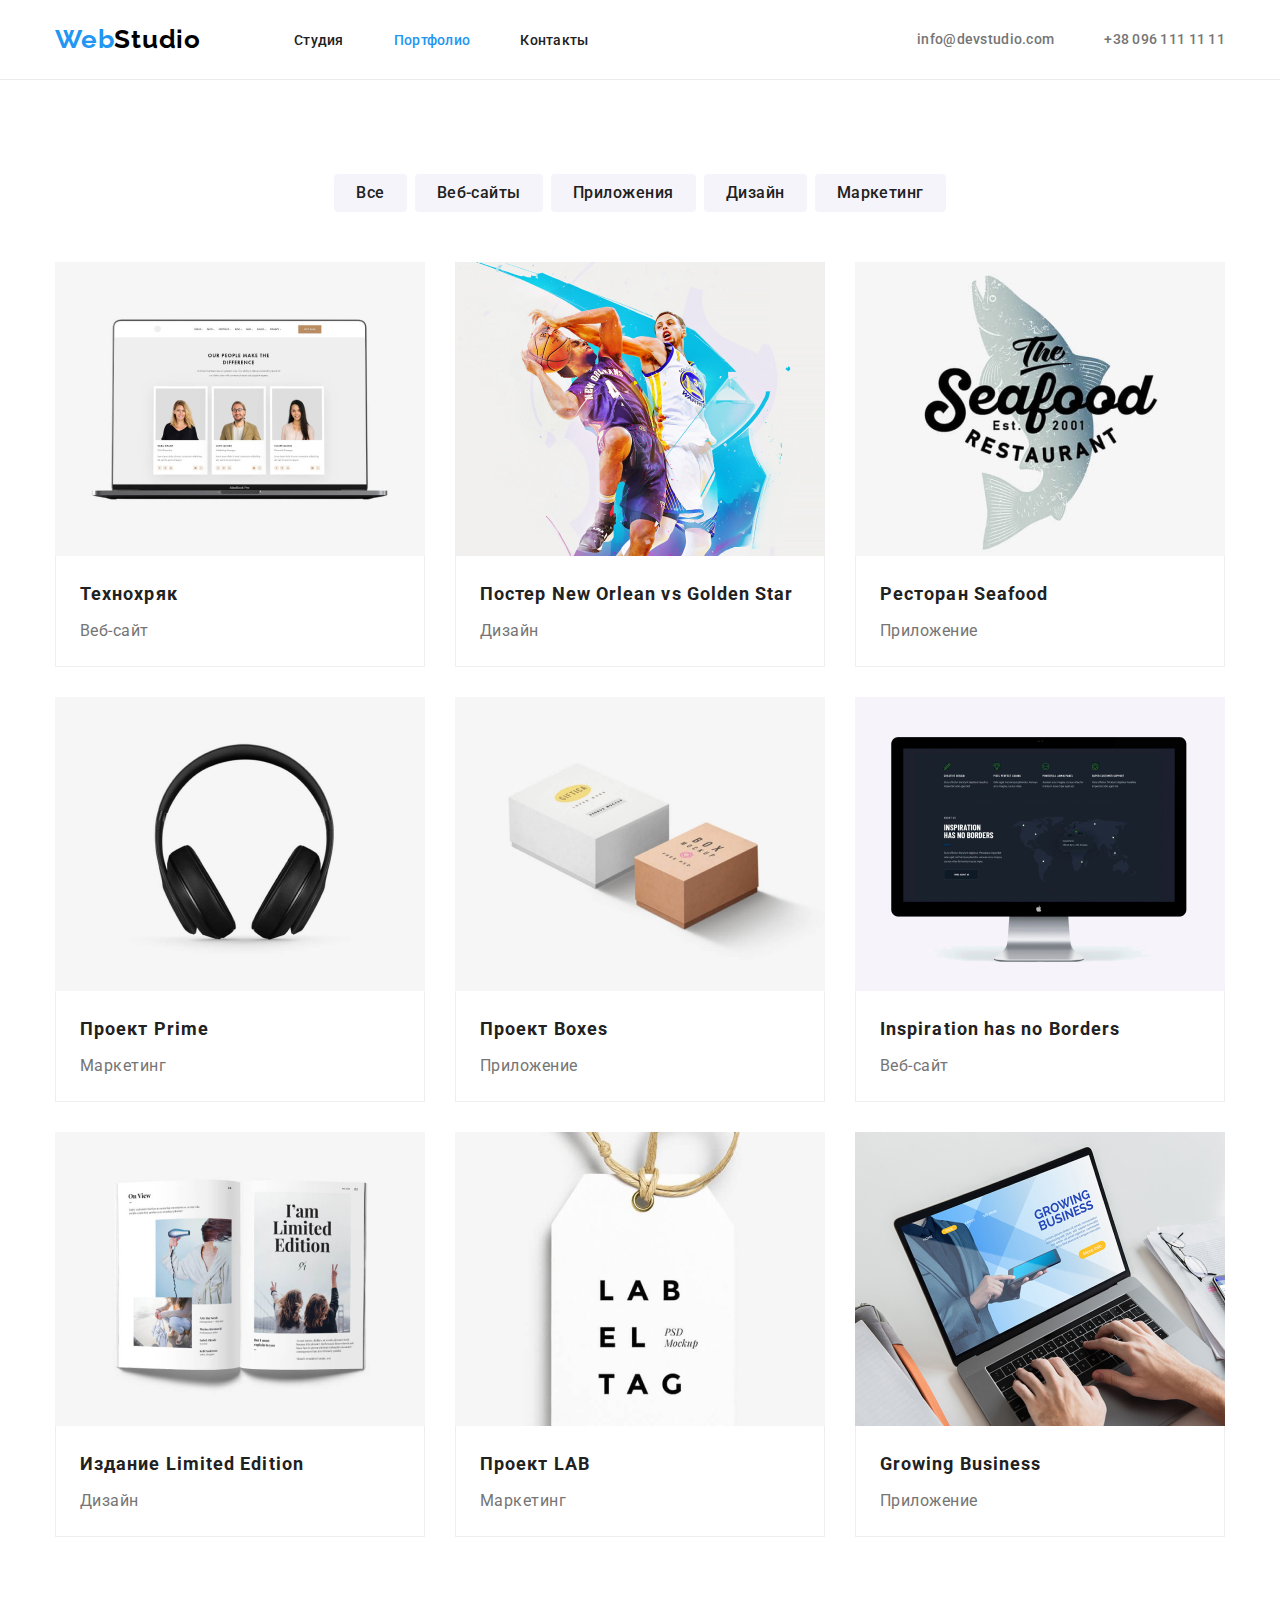
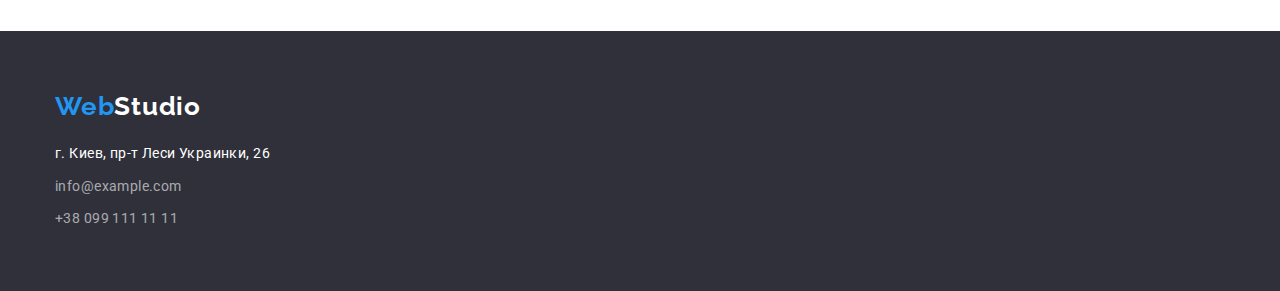
==== portfolio.html @ e34e83f9 "Добавляет hw3 + background hero" ====
<!DOCTYPE html>
<html lang="ru">
  <head>
    <meta charset="UTF-8" />
    <meta http-equiv="X-UA-Compatible" content="IE=edge" />
    <meta name="viewport" content="width=device-width, initial-scale=1.0" />
    <title>Web Studio</title>
    <link rel="stylesheet" href="./css/modern-normalize.css" />
    <link rel="preconnect" href="https://fonts.gstatic.com" />
    <link
      href="https://fonts.googleapis.com/css2?family=Raleway:wght@700&family=Roboto:wght@400;500;700;900&display=swap"
      rel="stylesheet"
    />
    <link rel="stylesheet" href="./css/styles.css" />
  </head>
  <body>
    <header class="header">
      <div class="container">
        <nav class="navigation">
          <a href="./index.html" class="logo"
            ><span class="logo-web">Web</span>Studio</a
          >
          <ul class="site-nav list">
            <li><a href="./index.html" class="link">Студия</a></li>
            <li>
              <a href="./portfolio.html" class="link active">Портфолио</a>
            </li>
            <li><a href="" class="link">Контакты</a></li>
          </ul>
        </nav>
        <ul class="contact-list">
          <li>
            <a href="mailto:info@devstudio.com" class="link"
              >info@devstudio.com</a
            >
          </li>
          <li>
            <a href="tel:+380961111111" class="link">+38 096 111 11 11</a>
          </li>
        </ul>
      </div>
    </header>

    <main>
      <section class="portfolio">
        <div class="container">
          <h1 class="portfolio-title">Портфолио</h1>
          <ul class="portfolio-filters">
            <li><button type="button" class="portfolio-button">Все</button></li>
            <li>
              <button type="button" class="portfolio-button">Веб-сайты</button>
            </li>
            <li>
              <button type="button" class="portfolio-button">Приложения</button>
            </li>
            <li>
              <button type="button" class="portfolio-button">Дизайн</button>
            </li>
            <li>
              <button type="button" class="portfolio-button">Маркетинг</button>
            </li>
          </ul>
          <ul class="card-set">
            <li class="item">
              <a href=""
                ><img
                  src="./images/tehno.jpg"
                  alt="Веб-сайт Технокряк"
                  width="370"
                  height="294"
                />
                <div class="card-content">
                  <h2 class="portfolio-work">Технохряк</h2>
                  <p class="portfolio-type">Веб-сайт</p>
                </div>
              </a>
            </li>
            <li class="item">
              <a href=""
                ><img
                  src="./images/neworlean.jpg"
                  alt="Постер New Orlean vs Golden Star"
                  width="370"
                  height="294"
                />
                <div class="card-content">
                  <h2 class="portfolio-work">
                    Постер New Orlean vs Golden Star
                  </h2>
                  <p class="portfolio-type">Дизайн</p>
                </div>
              </a>
            </li>
            <li class="item">
              <a href=""
                ><img
                  src="./images/seafood.jpg"
                  alt="Ресторан Seafood"
                  width="370"
                  height="294"
                />
                <div class="card-content">
                  <h2 class="portfolio-work">Ресторан Seafood</h2>
                  <p class="portfolio-type">Приложение</p>
                </div>
              </a>
            </li>
            <li class="item">
              <a href=""
                ><img
                  src="./images/prime.jpg"
                  alt="Проект Prime"
                  width="370"
                  height="294"
                />
                <div class="card-content">
                  <h2 class="portfolio-work">Проект Prime</h2>
                  <p class="portfolio-type">Маркетинг</p>
                </div>
              </a>
            </li>
            <li class="item">
              <a href=""
                ><img
                  src="./images/boxes.jpg"
                  alt="Проект Boxes"
                  width="370"
                  height="294"
                />
                <div class="card-content">
                  <h2 class="portfolio-work">Проект Boxes</h2>
                  <p class="portfolio-type">Приложение</p>
                </div>
              </a>
            </li>
            <li class="item">
              <a href=""
                ><img
                  src="./images/inspiration.jpg"
                  alt="Inspiration has no Borders"
                  width="370"
                  height="294"
                />
                <div class="card-content">
                  <h2 class="portfolio-work">Inspiration has no Borders</h2>
                  <p class="portfolio-type">Веб-сайт</p>
                </div>
              </a>
            </li>
            <li class="item">
              <a href=""
                ><img
                  src="./images/limited.jpg"
                  alt="Издание Limited Edition"
                  width="370"
                  height="294"
                />
                <div class="card-content">
                  <h2 class="portfolio-work">Издание Limited Edition</h2>
                  <p class="portfolio-type">Дизайн</p>
                </div>
              </a>
            </li>
            <li class="item">
              <a href=""
                ><img
                  src="./images/lab.jpg"
                  alt="Проект LAB"
                  width="370"
                  height="294"
                />
                <div class="card-content">
                  <h2 class="portfolio-work">Проект LAB</h2>
                  <p class="portfolio-type">Маркетинг</p>
                </div>
              </a>
            </li>
            <li class="item">
              <a href=""
                ><img
                  src="./images/business.jpg"
                  alt="Growing Business"
                  width="370"
                  height="294"
                />
                <div class="card-content">
                  <h2 class="portfolio-work">Growing Business</h2>
                  <p class="portfolio-type">Приложение</p>
                </div>
              </a>
            </li>
          </ul>
        </div>
      </section>
    </main>

    <footer class="footer">
      <div class="container">
        <a href="./index.html" class="logo"
          ><span class="logo-web">Web</span>Studio</a
        >
        <address class="address">
          <ul class="address-list">
            <li>
              <a
                href="https://goo.gl/maps/xPfi8tbp2PGUQbh47"
                target="_blank"
                class="address"
                >г. Киев, пр-т Леси Украинки, 26</a
              >
            </li>
            <li>
              <a href="mailto:info@example.com" class="footer-email"
                >info@example.com</a
              >
            </li>
            <li>
              <a href="tel:+380991111111" class="footer-phone"
                >+38 099 111 11 11</a
              >
            </li>
          </ul>
        </address>
      </div>
    </footer>
  </body>
</html>
  </body>
</html>
---- css/styles.css ----
:root {
  --primary-text-color: #757575;
  --title-text-color: #212121;
  --dark-background-text: #ffffff;
  --accent-color: #2196f3;
  --secondary-background: #2f303a;
  --primary-background-color: #ffffff;
}
body {
  color: var(--title-text-color);
  background-color: var(--primary-background-color);
  font-family: "Roboto", sans-serif;
  max-width: 1600px;
}

/* #FFFFFF основной фон */
/* #F5F4FA background для кнопок в портфолио и секция наша команда */
/*  #2F303A background hero и footer*/
/* #757575 текст + тел и емейл */
/* #212121  загаловки + навигация */
/*  #2196F3  синий цвет ссылок
 при фокусе и ховере + цвет фона кнопок*/
/* #FFFFFF  цвет текста на темных тонах */

.container {
  width: 1200px;
  margin: 0 auto;
  padding-left: 15px;
  padding-right: 15px;
}

section {
  padding-top: 94px;
  padding-bottom: 94px;
}

a,
img {
  display: block;
}

/* HEADER */

.header {
  border-bottom: 1px solid #ececec;
}

/* logo */
header .container {
  display: flex;
  align-items: center;
  justify-content: space-between;
}

.logo {
  margin-right: 93px;
  font-family: "Raleway", sans-serif;
  font-weight: 700;
  font-size: 26px;
  line-height: 1.174;
  letter-spacing: 0.03em;
  color: #000000;
}

.logo-web {
  color: var(--accent-color);
}

/* Navigation */

.navigation {
  display: flex;
  align-items: center;
}

.active {
  color: var(--accent-color);
}

.site-nav {
  display: flex;
}
.site-nav :not(:last-child) {
  margin-right: 50px;
}

.site-nav .link {
  display: block;
  padding-top: 32px;
  padding-bottom: 31px;
  font-weight: 500;
  font-size: 14px;
  line-height: 1.143;
  letter-spacing: 0.02em;
}

.site-nav .link:hover,
.site-nav .link:focus {
  color: var(--accent-color);
}

/* Contacts */

.contact-list {
  display: flex;
}

.contact-list :not(:last-child) {
  margin-right: 50px;
}

.contact-list .link {
  display: block;
  padding-bottom: 32px;
  padding-top: 31px;
  color: var(--primary-text-color);
  font-weight: 500;
  font-size: 14px;
  line-height: 1.143;
  letter-spacing: 0.02em;
}

.contact-list .link:hover,
.contact-list .link:focus {
  color: var(--accent-color);
}

/* MAIN */
/* Hero */
.hero {
  background-color: var(--secondary-background);
  background-image: linear-gradient(
      to right,
      rgba(47, 48, 58, 0.4),
      rgba(47, 48, 58, 0.4)
    ),
    url(../images/background-hero.jpg);
  background-position: center;
  max-width: 1600px;
  min-height: 600px;
  padding-top: 200px;
  padding-bottom: 200px;
  text-align: center;
}

.hero-title {
  font-weight: 900;
  font-size: 44px;
  line-height: 1.364;
  letter-spacing: 0.06em;
  color: var(--dark-background-text);
  text-transform: uppercase;
  text-align: center;
  margin-bottom: 30px;
}

.hero-button {
  font-weight: 700;
  font-size: 16px;
  line-height: 1.875;
  letter-spacing: 0.06em;
  border: none;
  color: var(--dark-background-text);
  background-color: var(--accent-color);
  cursor: pointer;
  padding: 10px 32px 10px 32px;
  border-radius: 4px;
  min-width: 200px;
}

/* Features */

.features-title {
  position: absolute;
  width: 1px;
  height: 1px;
  margin: -1px;
  border: 0;
  padding: 0;

  white-space: nowrap;
  clip-path: inset(100%);
  clip: rect(0 0 0 0);
  overflow: hidden;
}

.features-list {
  display: flex;
}

.features-list li {
  width: 270px;
  height: 101px;
}

.features-list :not(:last-child) {
  margin-right: 30px;
}

.features-list-title {
  font-weight: 700;
  font-size: 14px;
  line-height: 1.143;
  letter-spacing: 0.03em;
  text-transform: uppercase;
  margin-bottom: 10px;
}

.features-list-text {
  font-size: 14px;
  line-height: 1.714;
  letter-spacing: 0.03em;
  color: var(--primary-text-color);
}

/* Doing */

.doing {
  padding-top: 0;
}

.doing-list {
  display: flex;
}

.doing-list :not(:last-child) {
  margin-right: 30px;
}

.doing-title {
  margin-bottom: 50px;
  font-weight: 700;
  font-size: 36px;
  line-height: 1.667;
  letter-spacing: 0.03em;
  text-align: center;
}

/* Team */

.team {
  background-color: #f5f4fa;
}

.team-list {
  display: flex;
  flex-wrap: wrap;
  margin-top: -30px;
  margin-left: -30px;
}

.team-list > .item {
  flex-basis: calc(100% / 4 -30px);
  margin-left: 30px;
  margin-top: 30px;
}

.team-list .item {
  background-color: var(--primary-background-color);
  text-align: center;
  border-radius: 0px 0px 4px 4px;
  box-shadow: 0px 1px 3px rgba(0, 0, 0, 0.12), 0px 1px 1px rgba(0, 0, 0, 0.14),
    0px 2px 1px rgba(0, 0, 0, 0.2);
}

.team-title {
  margin-bottom: 50px;
  font-weight: bold;
  font-size: 36px;
  line-height: 1.1667;
  letter-spacing: 0.03em;
  text-align: center;
}

.team-name {
  font-weight: 500;
  font-size: 16px;
  line-height: 1.188;
  letter-spacing: 0.03em;
  margin-top: 30px;
  margin-bottom: 10px;
}

.team-position {
  font-size: 16px;
  line-height: 1.188;
  letter-spacing: 0.03em;
  color: var(--primary-text-color);
  margin-bottom: 30px;
}

/* FOOTER */
.footer {
  background-color: var(--secondary-background);
  padding-top: 60px;
  padding-bottom: 60px;
}

.footer .logo {
  color: var(--dark-background-text);
  width: 150px;
}

.address {
  margin-top: 20px;
}

.address-list li:not(:last-child) {
  margin-bottom: 9px;
}

.address-list li {
  width: 231px;
}

.address {
  font-weight: 400;
  font-size: 14px;
  line-height: 1.714;
  letter-spacing: 0.03em;
  color: var(--dark-background-text);
}

.footer-email,
.footer-phone {
  font-weight: 400;
  font-size: 14px;
  line-height: 1.714;
  letter-spacing: 0.03em;
  color: rgba(255, 255, 255, 0.6);
}

/* PORTFOLIO */

.portfolio-title {
  position: absolute;
  width: 1px;
  height: 1px;
  margin: -1px;
  border: 0;
  padding: 0;

  white-space: nowrap;
  clip-path: inset(100%);
  clip: rect(0 0 0 0);
  overflow: hidden;
}

.portfolio-filters {
  display: flex;
  justify-content: center;
  margin-bottom: 50px;
}

.portfolio-filters :not(:last-child) {
  margin-right: 8px;
}

.portfolio-button {
  padding: 6px 22px 6px 22px;
  border-radius: 4px;
  font-family: inherit;
  font-weight: 500;
  font-size: 16px;
  line-height: 1.625;
  text-align: center;
  letter-spacing: 0.03em;
  border: none;
  color: inherit;
  background-color: #f5f4fa;
  cursor: pointer;
}

.portfolio-button:hover,
.portfolio-button:focus {
  color: var(--dark-background-text);
  background-color: var(--accent-color);
  box-shadow: 0px 3px 1px rgba(0, 0, 0, 0.1), 0px 1px 2px rgba(0, 0, 0, 0.08),
    0px 2px 2px rgba(0, 0, 0, 0.12);
}

.card-set {
  display: flex;
  flex-wrap: wrap;
  margin-top: -30px;
  margin-left: -30px;
}

.card-set > .item {
  flex-basis: calc(100% / 3 -30px);
  margin-top: 30px;
  margin-left: 30px;
}

.portfolio-work {
  margin-bottom: 4px;
  font-weight: 700;
  font-size: 18px;
  line-height: 2;
  letter-spacing: 0.06em;
}

.portfolio-type {
  font-weight: 400;
  font-size: 16px;
  line-height: 1.875;
  letter-spacing: 0.03em;
  color: var(--primary-text-color);
}

.card-content {
  padding: 20px 24px 20px 24px;
  background-color: var(--primary-background-color);
  border-right: 1px solid #eeeeee;
  border-bottom: 1px solid #eeeeee;
  border-left: 1px solid #eeeeee;
}
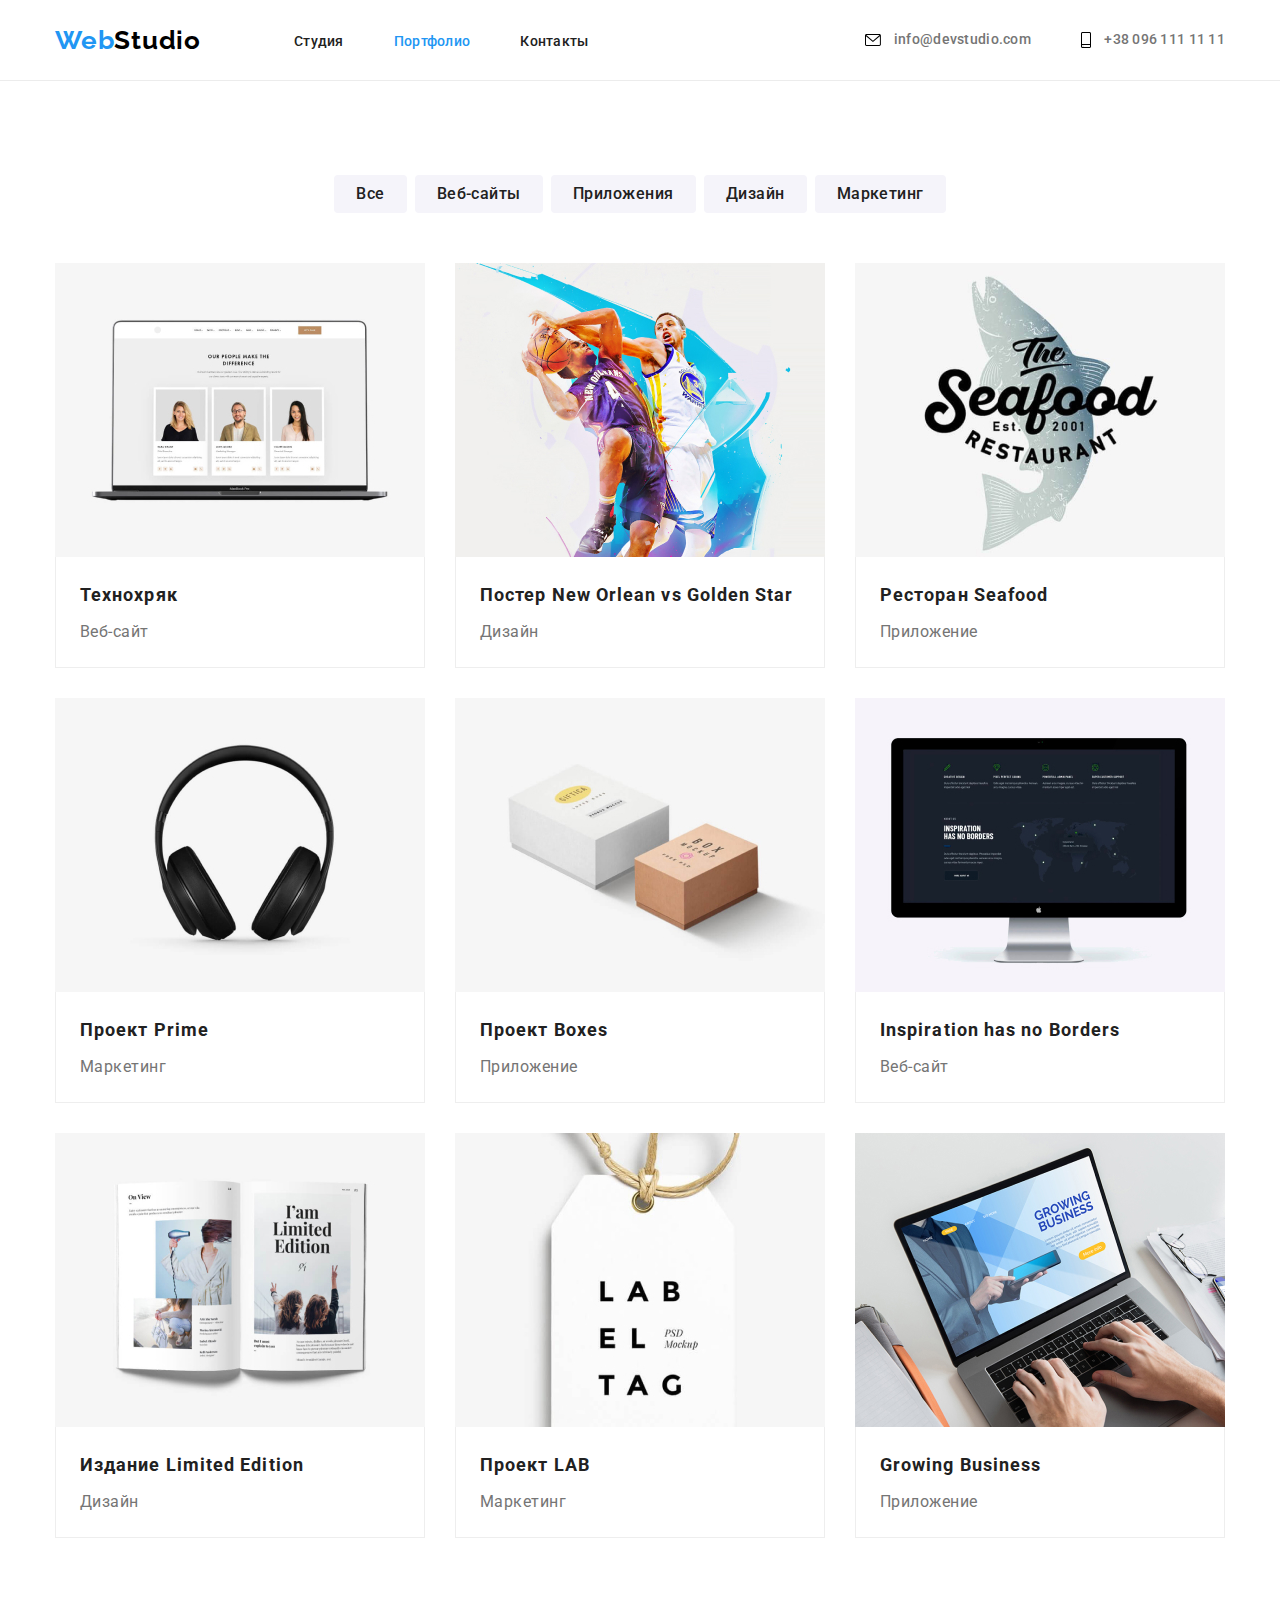
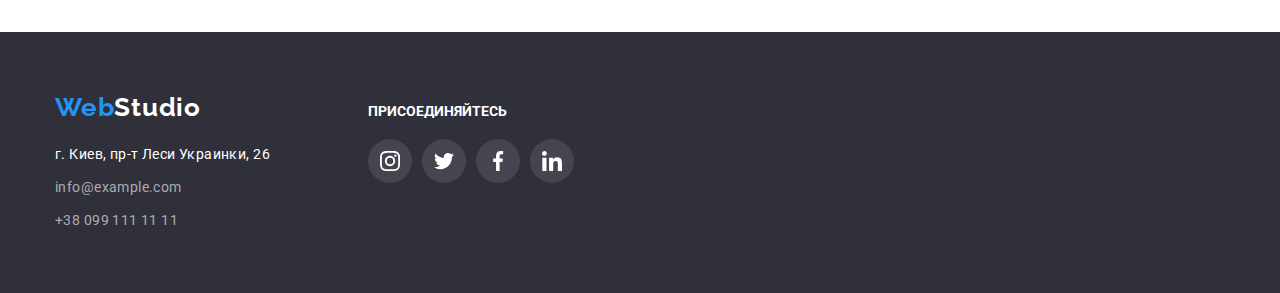
==== commit 349549e4: "Добавляет hw4" ====
--- a/portfolio.html
+++ b/portfolio.html
@@ -22,20 +22,28 @@
           >
           <ul class="site-nav list">
             <li><a href="./index.html" class="link">Студия</a></li>
-            <li>
-              <a href="./portfolio.html" class="link active">Портфолио</a>
-            </li>
+            <li><a href="./portfolio.html" class="link active">Портфолио</a></li>
             <li><a href="" class="link">Контакты</a></li>
           </ul>
         </nav>
         <ul class="contact-list">
           <li>
             <a href="mailto:info@devstudio.com" class="link"
+              ><span>
+                <svg class="icon-envelope">
+                  <use href="./images/symbol-defs.svg#icon-envelope"></use>
+                </svg> </span
               >info@devstudio.com</a
             >
           </li>
           <li>
-            <a href="tel:+380961111111" class="link">+38 096 111 11 11</a>
+            <a href="tel:+380961111111" class="link"
+              ><span>
+                <svg class="icon-smartphone">
+                  <use href="./images/symbol-defs.svg#icon-smartphone"></use>
+                </svg> </span
+              >+38 096 111 11 11</a
+            >
           </li>
         </ul>
       </div>
@@ -196,31 +204,68 @@
 
     <footer class="footer">
       <div class="container">
-        <a href="./index.html" class="logo"
-          ><span class="logo-web">Web</span>Studio</a
-        >
-        <address class="address">
-          <ul class="address-list">
-            <li>
-              <a
-                href="https://goo.gl/maps/xPfi8tbp2PGUQbh47"
-                target="_blank"
-                class="address"
-                >г. Киев, пр-т Леси Украинки, 26</a
-              >
-            </li>
-            <li>
-              <a href="mailto:info@example.com" class="footer-email"
-                >info@example.com</a
-              >
-            </li>
-            <li>
-              <a href="tel:+380991111111" class="footer-phone"
-                >+38 099 111 11 11</a
-              >
-            </li>
-          </ul>
-        </address>
+        <div class="footer-flex">
+          <div>
+            <a href="./index.html" class="logo"
+              ><span class="logo-web">Web</span>Studio</a
+            >
+            <address class="address">
+              <ul class="address-list">
+                <li>
+                  <a
+                    href="https://goo.gl/maps/xPfi8tbp2PGUQbh47"
+                    target="_blank"
+                    class="address"
+                    >г. Киев, пр-т Леси Украинки, 26</a
+                  >
+                </li>
+                <li>
+                  <a href="mailto:info@example.com" class="footer-email"
+                    >info@example.com</a
+                  >
+                </li>
+                <li>
+                  <a href="tel:+380991111111" class="footer-phone"
+                    >+38 099 111 11 11</a
+                  >
+                </li>
+              </ul>
+            </address>
+          </div>
+          <div class="join">
+            <h3 class="join-title">Присоединяйтесь</h3>
+            <ul class="join-list">
+              <li>
+                <a href="" class="join-link">
+                  <svg class="join-icon">
+                    <use href="./images/symbol-defs.svg#icon-instagram"></use>
+                  </svg>
+                </a>
+              </li>
+              <li>
+                <a href="" class="join-link">
+                  <svg class="join-icon">
+                    <use href="./images/symbol-defs.svg#icon-twitter"></use>
+                  </svg>
+                </a>
+              </li>
+              <li>
+                <a href="" class="join-link">
+                  <svg class="join-icon">
+                    <use href="./images/symbol-defs.svg#icon-facebook"></use>
+                  </svg>
+                </a>
+              </li>
+              <li>
+                <a href="" class="join-link">
+                  <svg class="join-icon">
+                    <use href="./images/symbol-defs.svg#icon-linkedin"></use>
+                  </svg>
+                </a>
+              </li>
+            </ul>
+          </div>
+        </div>
       </div>
     </footer>
   </body>
--- a/css/styles.css
+++ b/css/styles.css
@@ -110,7 +110,7 @@
 }
 
 .contact-list .link {
-  display: block;
+  display: inline-block;
   padding-bottom: 32px;
   padding-top: 31px;
   color: var(--primary-text-color);
@@ -123,6 +123,21 @@
 .contact-list .link:hover,
 .contact-list .link:focus {
   color: var(--accent-color);
+  fill: #2196f3;
+}
+
+.icon-envelope {
+  width: 16px;
+  height: 12px;
+  vertical-align: middle;
+  margin-right: 10px;
+}
+
+.icon-smartphone {
+  width: 10px;
+  height: 16px;
+  vertical-align: middle;
+  margin-right: 10px;
 }
 
 /* MAIN */
@@ -190,7 +205,6 @@
 
 .features-list li {
   width: 270px;
-  height: 101px;
 }
 
 .features-list :not(:last-child) {
@@ -211,6 +225,22 @@
   line-height: 1.714;
   letter-spacing: 0.03em;
   color: var(--primary-text-color);
+}
+
+.icon-background {
+  display: flex;
+  width: 270px;
+  height: 120px;
+  background-color: #f5f4fa;
+  align-items: center;
+  justify-content: center;
+  margin-bottom: 30px;
+  border-radius: 4px;
+}
+
+.icon-image {
+  width: 70px;
+  height: 70px;
 }
 
 /* Doing */
@@ -286,7 +316,114 @@
   line-height: 1.188;
   letter-spacing: 0.03em;
   color: var(--primary-text-color);
+  margin-bottom: 16px;
+}
+
+.sl-list {
+  display: flex;
+  justify-content: center;
   margin-bottom: 30px;
+  fill: #afb1b8;
+}
+
+.sl-list :not(:last-child) {
+  margin-right: 10px;
+}
+
+.sl-logo {
+  width: 20px;
+  height: 20px;
+  fill: inherit;
+}
+
+.sl-link {
+  display: flex;
+  justify-content: center;
+  align-items: center;
+  width: 44px;
+  height: 44px;
+  border-radius: 50%;
+}
+
+.sl-link:hover,
+.sl-link:focus {
+  background-color: var(--accent-color);
+  fill: #fff;
+}
+
+/* Clients */
+
+.clients-title {
+  margin-bottom: 50px;
+  font-weight: 700;
+  font-size: 36px;
+  line-height: 1.667;
+  letter-spacing: 0.03em;
+  text-align: center;
+}
+
+.clients-list {
+  display: flex;
+  fill: #afb1b8;
+}
+
+.clients-list :not(:last-child) {
+  margin-right: 30px;
+}
+
+.clients-item {
+  width: 170px;
+  height: 92px;
+}
+
+.clients-link {
+  display: flex;
+  justify-content: center;
+  align-items: center;
+  width: 100%;
+  height: 100%;
+  border: 1px solid #afb1b8;
+  border-radius: 4px;
+}
+
+.company {
+  fill: inherit;
+}
+
+.logo1 {
+  width: 41px;
+  height: 46.7px;
+}
+
+.logo2 {
+  width: 40px;
+  height: 52px;
+}
+
+.logo3 {
+  width: 43.46px;
+  height: 41.18px;
+}
+
+.logo4 {
+  width: 84.44px;
+  height: 40.62px;
+}
+
+.logo5 {
+  width: 62.54px;
+  height: 45.43px;
+}
+
+.logo6 {
+  width: 93.79px;
+  height: 43.93px;
+}
+
+.clients-link:hover,
+.clients-link:focus {
+  border-color: var(--accent-color);
+  fill: var(--accent-color);
 }
 
 /* FOOTER */
@@ -328,6 +465,55 @@
   line-height: 1.714;
   letter-spacing: 0.03em;
   color: rgba(255, 255, 255, 0.6);
+}
+
+.footer-flex {
+  display: flex;
+  align-items: baseline;
+}
+
+.join {
+  margin-left: 70px;
+}
+
+.join-title {
+  font-weight: bold;
+  font-size: 14px;
+  line-height: 16px;
+  letter-spacing: 1.143;
+  text-transform: uppercase;
+  color: var(--dark-background-text);
+}
+
+.join-list {
+  display: flex;
+  fill: #fff;
+  margin-top: 20px;
+}
+
+.join-list :not(:last-child) {
+  margin-right: 10px;
+}
+
+.join-icon {
+  width: 20px;
+  height: 20px;
+  fill: inherit;
+}
+
+.join-link {
+  display: flex;
+  justify-content: center;
+  align-items: center;
+  width: 44px;
+  height: 44px;
+  background-color: rgba(255, 255, 255, 0.1);
+  border-radius: 50%;
+}
+
+.join-link:hover,
+.join-link:focus {
+  background-color: var(--accent-color);
 }
 
 /* PORTFOLIO */
@@ -415,3 +601,9 @@
   border-bottom: 1px solid #eeeeee;
   border-left: 1px solid #eeeeee;
 }
+
+.card-set > .item:hover,
+.card-set > .item:focus {
+  box-shadow: 0px 1px 1px rgba(0, 0, 0, 0.12), 0px 4px 4px rgba(0, 0, 0, 0.06),
+    1px 4px 6px rgba(0, 0, 0, 0.16);
+}
